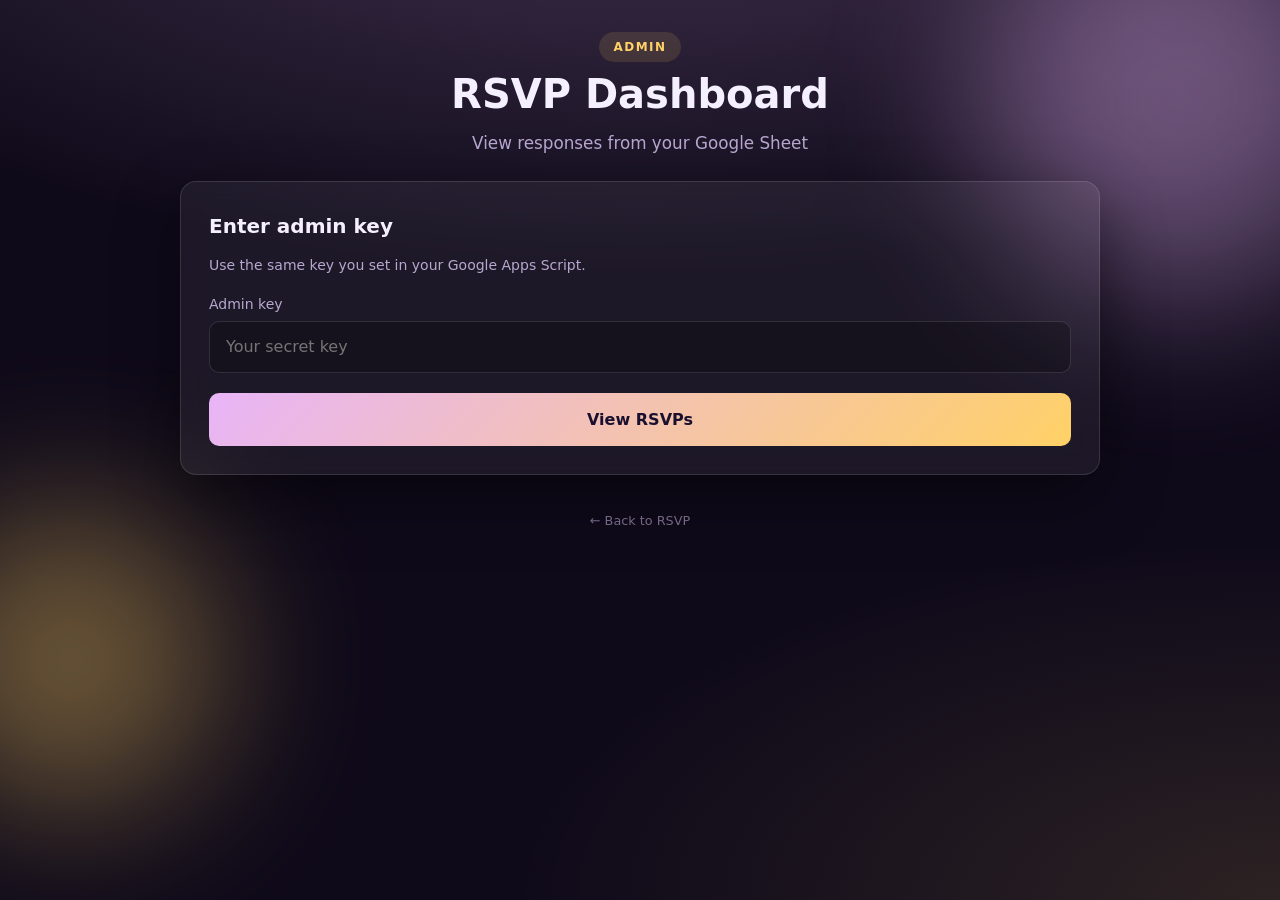
==== admin.html @ 116b068f "Deploy for testing" ====
<!DOCTYPE html>
<html lang="en">
<head>
  <meta charset="UTF-8">
  <meta name="viewport" content="width=device-width, initial-scale=1.0">
  <title>RSVP Admin — 18th Birthday</title>
  <link rel="stylesheet" href="css/styles.css">
</head>
<body class="admin-page">
  <div class="bg-shapes" aria-hidden="true">
    <span class="shape shape-1"></span>
    <span class="shape shape-2"></span>
  </div>

  <main class="container">
    <header class="hero hero-compact">
      <p class="eyebrow">Admin</p>
      <h1>RSVP Dashboard</h1>
      <p class="subtitle">View responses from your Google Sheet</p>
    </header>

    <!-- Login gate -->
    <section class="card" id="login-section">
      <h2>Enter admin key</h2>
      <p class="hint">Use the same key you set in your Google Apps Script.</p>
      <form id="login-form">
        <div class="field">
          <label for="admin-key">Admin key</label>
          <input type="password" id="admin-key" required placeholder="Your secret key" autocomplete="current-password">
        </div>
        <button type="submit" class="btn btn-primary">View RSVPs</button>
      </form>
      <p id="login-error" class="inline-error" hidden>Invalid key or connection failed.</p>
    </section>

    <!-- Dashboard -->
    <section id="dashboard" hidden>
      <div class="stats-grid" id="stats-grid">
        <div class="stat-card">
          <span class="stat-value" id="stat-total">—</span>
          <span class="stat-label">Total RSVPs</span>
        </div>
        <div class="stat-card stat-yes">
          <span class="stat-value" id="stat-yes">—</span>
          <span class="stat-label">Attending</span>
        </div>
        <div class="stat-card stat-no">
          <span class="stat-value" id="stat-no">—</span>
          <span class="stat-label">Not attending</span>
        </div>
        <div class="stat-card stat-guests">
          <span class="stat-value" id="stat-guests">—</span>
          <span class="stat-label">Total guests</span>
        </div>
      </div>

      <section class="card">
        <div class="table-header">
          <h2>All responses</h2>
          <button type="button" class="btn btn-secondary btn-sm" id="refresh-btn">Refresh</button>
        </div>

        <div id="loading" class="loading" hidden>Loading...</div>
        <div id="table-error" class="message error" hidden>
          <p id="table-error-text">Failed to load data.</p>
        </div>

        <div class="table-wrap" id="table-wrap" hidden>
          <table class="rsvp-table">
            <thead>
              <tr>
                <th>Date</th>
                <th>Name</th>
                <th>Email</th>
                <th>Attending</th>
                <th>Guests</th>
                <th>Message</th>
              </tr>
            </thead>
            <tbody id="rsvp-tbody"></tbody>
          </table>
        </div>

        <p id="empty-state" class="empty-state" hidden>No RSVPs yet.</p>
      </section>

      <button type="button" class="btn btn-ghost" id="logout-btn">Log out</button>
    </section>

    <footer class="footer">
      <a href="index.html" class="admin-link">← Back to RSVP</a>
    </footer>
  </main>

  <script src="js/config.js"></script>
  <script src="js/admin.js"></script>
</body>
</html>
---- css/styles.css ----
/* 18th Birthday RSVP — shared styles */

:root {
  --bg: #0f0a1a;
  --bg-card: rgba(255, 255, 255, 0.06);
  --border: rgba(255, 255, 255, 0.12);
  --text: #f5f0ff;
  --text-muted: #b8a8d0;
  --accent: #e8b4f8;
  --accent-2: #ffd166;
  --accent-3: #7bdcb5;
  --yes: #7bdcb5;
  --no: #f08080;
  --radius: 16px;
  --shadow: 0 24px 64px rgba(0, 0, 0, 0.45);
  --font: "Segoe UI", system-ui, -apple-system, sans-serif;
}

*,
*::before,
*::after {
  box-sizing: border-box;
}

html {
  scroll-behavior: smooth;
}

body {
  margin: 0;
  min-height: 100vh;
  font-family: var(--font);
  color: var(--text);
  background: var(--bg);
  background-image:
    radial-gradient(ellipse 80% 50% at 50% -20%, rgba(232, 180, 248, 0.25), transparent),
    radial-gradient(ellipse 60% 40% at 100% 100%, rgba(255, 209, 102, 0.12), transparent);
  line-height: 1.6;
}

.bg-shapes {
  position: fixed;
  inset: 0;
  pointer-events: none;
  overflow: hidden;
  z-index: 0;
}

.shape {
  position: absolute;
  border-radius: 50%;
  filter: blur(80px);
  opacity: 0.4;
}

.shape-1 {
  width: 400px;
  height: 400px;
  background: var(--accent);
  top: -100px;
  right: -100px;
}

.shape-2 {
  width: 300px;
  height: 300px;
  background: var(--accent-2);
  bottom: 10%;
  left: -80px;
}

.shape-3 {
  width: 200px;
  height: 200px;
  background: var(--accent-3);
  bottom: 30%;
  right: 10%;
}

.container {
  position: relative;
  z-index: 1;
  max-width: 560px;
  margin: 0 auto;
  padding: 2rem 1.25rem 3rem;
}

.admin-page .container {
  max-width: 960px;
}

.hero {
  text-align: center;
  margin-bottom: 2rem;
}

.hero-compact {
  margin-bottom: 1.5rem;
}

.eyebrow {
  display: inline-block;
  margin: 0 0 0.5rem;
  padding: 0.35rem 0.9rem;
  font-size: 0.75rem;
  font-weight: 600;
  letter-spacing: 0.12em;
  text-transform: uppercase;
  color: var(--accent-2);
  background: rgba(255, 209, 102, 0.12);
  border-radius: 999px;
}

h1 {
  margin: 0 0 0.75rem;
  font-size: clamp(1.75rem, 5vw, 2.5rem);
  font-weight: 700;
  line-height: 1.2;
}

.highlight {
  background: linear-gradient(135deg, var(--accent), var(--accent-2));
  -webkit-background-clip: text;
  -webkit-text-fill-color: transparent;
  background-clip: text;
}

.subtitle {
  margin: 0 0 1.5rem;
  color: var(--text-muted);
  font-size: 1.05rem;
}

.event-details {
  display: grid;
  gap: 0.75rem;
  text-align: left;
  padding: 1.25rem;
  background: var(--bg-card);
  border: 1px solid var(--border);
  border-radius: var(--radius);
}

.detail {
  display: flex;
  flex-direction: column;
  gap: 0.15rem;
}

.detail-label {
  font-size: 0.7rem;
  font-weight: 600;
  letter-spacing: 0.08em;
  text-transform: uppercase;
  color: var(--accent);
}

.detail-value {
  font-size: 1rem;
  font-weight: 500;
}

.card {
  background: var(--bg-card);
  border: 1px solid var(--border);
  border-radius: var(--radius);
  padding: 1.75rem;
  margin-bottom: 1.25rem;
  backdrop-filter: blur(12px);
  box-shadow: var(--shadow);
}

.card h2 {
  margin: 0 0 1.25rem;
  font-size: 1.25rem;
  font-weight: 600;
}

.field {
  margin-bottom: 1.25rem;
}

.field label,
.field legend {
  display: block;
  margin-bottom: 0.4rem;
  font-size: 0.875rem;
  font-weight: 500;
  color: var(--text-muted);
}

.required {
  color: var(--accent-2);
}

input[type="text"],
input[type="email"],
input[type="password"],
select,
textarea {
  width: 100%;
  padding: 0.75rem 1rem;
  font: inherit;
  font-size: 1rem;
  color: var(--text);
  background: rgba(0, 0, 0, 0.25);
  border: 1px solid var(--border);
  border-radius: 10px;
  transition: border-color 0.2s, box-shadow 0.2s;
}

input:focus,
select:focus,
textarea:focus {
  outline: none;
  border-color: var(--accent);
  box-shadow: 0 0 0 3px rgba(232, 180, 248, 0.2);
}

textarea {
  resize: vertical;
  min-height: 80px;
}

fieldset.field {
  border: none;
  padding: 0;
  margin-bottom: 1.25rem;
}

.radio-group {
  display: grid;
  gap: 0.6rem;
}

.radio-card {
  display: flex;
  align-items: center;
  gap: 0.75rem;
  padding: 0.85rem 1rem;
  background: rgba(0, 0, 0, 0.2);
  border: 1px solid var(--border);
  border-radius: 10px;
  cursor: pointer;
  transition: border-color 0.2s, background 0.2s;
}

.radio-card:has(input:checked) {
  border-color: var(--accent);
  background: rgba(232, 180, 248, 0.1);
}

.radio-card input {
  accent-color: var(--accent);
}

.radio-label {
  font-size: 0.95rem;
}

.btn {
  display: inline-flex;
  align-items: center;
  justify-content: center;
  gap: 0.5rem;
  padding: 0.85rem 1.5rem;
  font: inherit;
  font-size: 1rem;
  font-weight: 600;
  border: none;
  border-radius: 10px;
  cursor: pointer;
  transition: transform 0.15s, opacity 0.15s;
}

.btn:disabled {
  opacity: 0.6;
  cursor: not-allowed;
}

.btn:not(:disabled):hover {
  transform: translateY(-1px);
}

.btn-primary {
  width: 100%;
  color: #1a0f2e;
  background: linear-gradient(135deg, var(--accent), var(--accent-2));
}

.btn-secondary {
  color: var(--text);
  background: rgba(255, 255, 255, 0.1);
  border: 1px solid var(--border);
}

.btn-ghost {
  color: var(--text-muted);
  background: transparent;
  border: 1px solid var(--border);
}

.btn-sm {
  padding: 0.5rem 1rem;
  font-size: 0.875rem;
}

.message {
  margin-top: 1.25rem;
  padding: 1.25rem;
  border-radius: 10px;
  text-align: center;
}

.message h3 {
  margin: 0 0 0.35rem;
  font-size: 1.1rem;
}

.message p {
  margin: 0;
  font-size: 0.95rem;
}

.message.success {
  background: rgba(123, 220, 181, 0.15);
  border: 1px solid rgba(123, 220, 181, 0.35);
  color: var(--yes);
}

.message.error {
  background: rgba(240, 128, 128, 0.12);
  border: 1px solid rgba(240, 128, 128, 0.3);
  color: var(--no);
}

.inline-error {
  margin: 0.75rem 0 0;
  font-size: 0.875rem;
  color: var(--no);
}

.hint {
  margin: -0.5rem 0 1rem;
  font-size: 0.875rem;
  color: var(--text-muted);
}

.footer {
  text-align: center;
  margin-top: 2rem;
}

.admin-link {
  font-size: 0.8rem;
  color: var(--text-muted);
  text-decoration: none;
  opacity: 0.6;
  transition: opacity 0.2s;
}

.admin-link:hover {
  opacity: 1;
}

/* Admin dashboard */
.stats-grid {
  display: grid;
  grid-template-columns: repeat(2, 1fr);
  gap: 0.75rem;
  margin-bottom: 1.25rem;
}

@media (min-width: 600px) {
  .stats-grid {
    grid-template-columns: repeat(4, 1fr);
  }
}

.stat-card {
  padding: 1.25rem;
  text-align: center;
  background: var(--bg-card);
  border: 1px solid var(--border);
  border-radius: var(--radius);
}

.stat-value {
  display: block;
  font-size: 2rem;
  font-weight: 700;
  line-height: 1.2;
}

.stat-label {
  font-size: 0.75rem;
  color: var(--text-muted);
  text-transform: uppercase;
  letter-spacing: 0.06em;
}

.stat-yes .stat-value { color: var(--yes); }
.stat-no .stat-value { color: var(--no); }
.stat-guests .stat-value { color: var(--accent-2); }

.table-header {
  display: flex;
  align-items: center;
  justify-content: space-between;
  gap: 1rem;
  margin-bottom: 1rem;
}

.table-header h2 {
  margin: 0;
}

.table-wrap {
  overflow-x: auto;
  border-radius: 10px;
  border: 1px solid var(--border);
}

.rsvp-table {
  width: 100%;
  border-collapse: collapse;
  font-size: 0.875rem;
}

.rsvp-table th,
.rsvp-table td {
  padding: 0.75rem 1rem;
  text-align: left;
  border-bottom: 1px solid var(--border);
}

.rsvp-table th {
  font-size: 0.7rem;
  font-weight: 600;
  letter-spacing: 0.06em;
  text-transform: uppercase;
  color: var(--text-muted);
  background: rgba(0, 0, 0, 0.2);
}

.rsvp-table tr:last-child td {
  border-bottom: none;
}

.rsvp-table tr:hover td {
  background: rgba(255, 255, 255, 0.03);
}

.badge {
  display: inline-block;
  padding: 0.2rem 0.55rem;
  font-size: 0.75rem;
  font-weight: 600;
  border-radius: 999px;
}

.badge-yes {
  color: #0d3d2e;
  background: var(--yes);
}

.badge-no {
  color: #4a1515;
  background: var(--no);
}

.loading,
.empty-state {
  text-align: center;
  padding: 2rem;
  color: var(--text-muted);
}

#logout-btn {
  margin-top: 0.5rem;
}
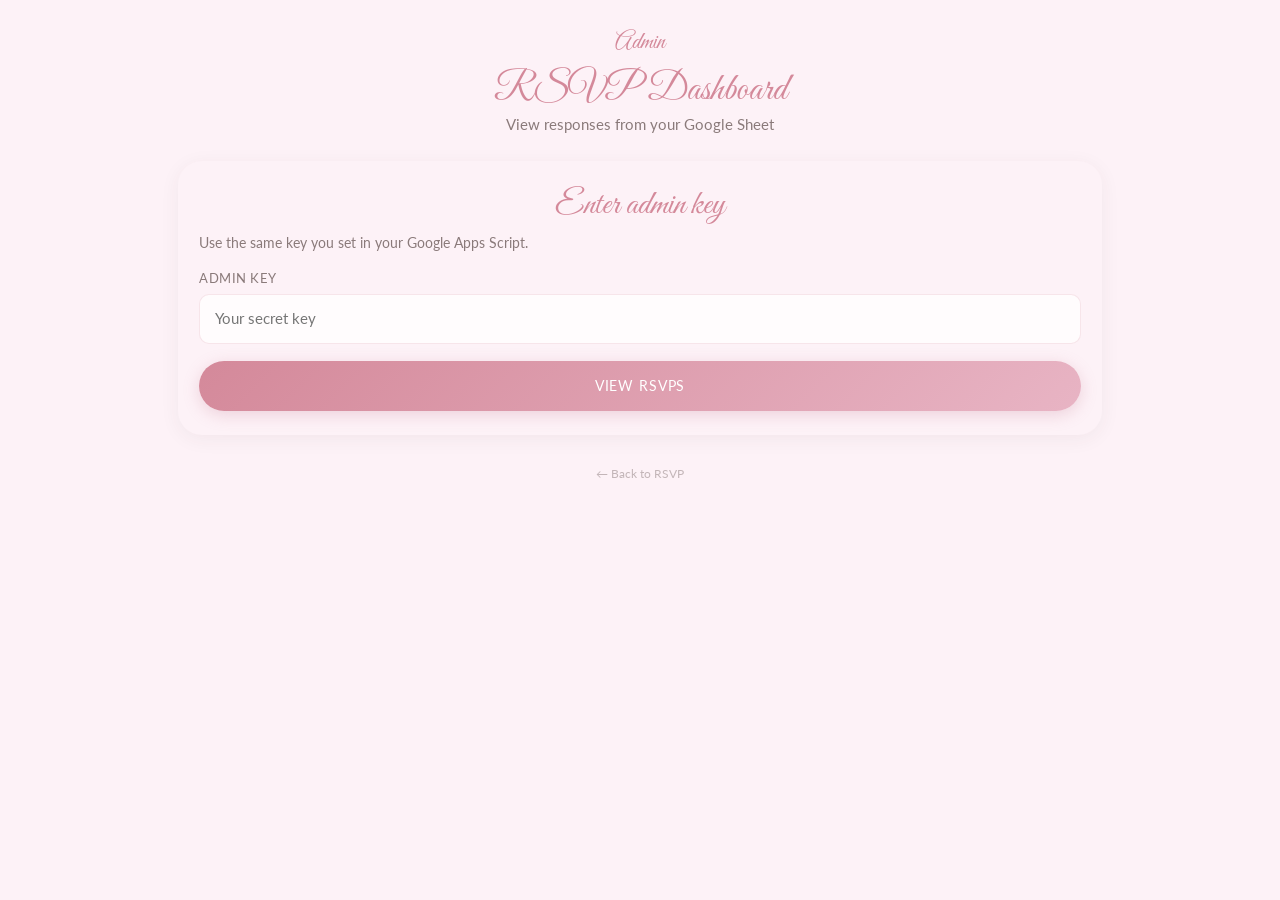
==== commit 8645ae79: "Deploy for initial design review" ====
--- a/admin.html
+++ b/admin.html
@@ -3,25 +3,23 @@
 <head>
   <meta charset="UTF-8">
   <meta name="viewport" content="width=device-width, initial-scale=1.0">
-  <title>RSVP Admin — 18th Birthday</title>
+  <title>RSVP Admin — Princess Urduja Vercaza</title>
+  <link rel="preconnect" href="https://fonts.googleapis.com">
+  <link rel="preconnect" href="https://fonts.gstatic.com" crossorigin>
+  <link href="https://fonts.googleapis.com/css2?family=Cormorant+Garamond:ital,wght@0,400;0,600;1,400&family=Great+Vibes&family=Lato:wght@300;400&display=swap" rel="stylesheet">
   <link rel="stylesheet" href="css/styles.css">
 </head>
 <body class="admin-page">
-  <div class="bg-shapes" aria-hidden="true">
-    <span class="shape shape-1"></span>
-    <span class="shape shape-2"></span>
-  </div>
-
   <main class="container">
     <header class="hero hero-compact">
-      <p class="eyebrow">Admin</p>
-      <h1>RSVP Dashboard</h1>
+      <p class="eyebrow script">Admin</p>
+      <h1 class="script hero-title">RSVP Dashboard</h1>
       <p class="subtitle">View responses from your Google Sheet</p>
     </header>
 
     <!-- Login gate -->
     <section class="card" id="login-section">
-      <h2>Enter admin key</h2>
+      <h2 class="script section-title">Enter admin key</h2>
       <p class="hint">Use the same key you set in your Google Apps Script.</p>
       <form id="login-form">
         <div class="field">
@@ -56,7 +54,7 @@
 
       <section class="card">
         <div class="table-header">
-          <h2>All responses</h2>
+          <h2 class="script section-title">All responses</h2>
           <button type="button" class="btn btn-secondary btn-sm" id="refresh-btn">Refresh</button>
         </div>
 
--- a/css/styles.css
+++ b/css/styles.css
@@ -1,19 +1,28 @@
-/* 18th Birthday RSVP — shared styles */
+/* Romantic botanical invitation theme */
 
 :root {
-  --bg: #0f0a1a;
-  --bg-card: rgba(255, 255, 255, 0.06);
-  --border: rgba(255, 255, 255, 0.12);
-  --text: #f5f0ff;
-  --text-muted: #b8a8d0;
-  --accent: #e8b4f8;
-  --accent-2: #ffd166;
-  --accent-3: #7bdcb5;
-  --yes: #7bdcb5;
-  --no: #f08080;
-  --radius: 16px;
-  --shadow: 0 24px 64px rgba(0, 0, 0, 0.45);
-  --font: "Segoe UI", system-ui, -apple-system, sans-serif;
+  --bg: #fdf2f7;
+  --bg-soft: #fdf2f7;
+  --card: #fdf2f7;
+  --card-warm: #fffafb;
+  --card-green: rgba(168, 198, 159, 0.28);
+  --text: #4a4040;
+  --text-muted: #8a7a7a;
+  --pink: #d4899a;
+  --pink-light: #e8b4c4;
+  --pink-soft: #fce8ef;
+  --sage: #a8c69f;
+  --sage-dark: #7a9f72;
+  --sage-light: #e4efe0;
+  --border: rgba(212, 137, 154, 0.2);
+  --shadow: 0 16px 48px rgba(201, 137, 154, 0.14);
+  --shadow-soft: 0 4px 20px rgba(61, 56, 53, 0.06);
+  --radius: 24px;
+  --font: "Lato", system-ui, sans-serif;
+  --font-serif: "Cormorant Garamond", Georgia, serif;
+  --font-script: "Great Vibes", cursive;
+  --yes: #7a9f72;
+  --no: #c97a7a;
 }
 
 *,
@@ -30,167 +39,439 @@
   margin: 0;
   min-height: 100vh;
   font-family: var(--font);
+  font-weight: 400;
   color: var(--text);
   background: var(--bg);
-  background-image:
-    radial-gradient(ellipse 80% 50% at 50% -20%, rgba(232, 180, 248, 0.25), transparent),
-    radial-gradient(ellipse 60% 40% at 100% 100%, rgba(255, 209, 102, 0.12), transparent);
-  line-height: 1.6;
-}
-
-.bg-shapes {
-  position: fixed;
-  inset: 0;
-  pointer-events: none;
+  line-height: 1.65;
+}
+
+.invite-body {
+  background: var(--bg);
+}
+
+.script {
+  font-family: var(--font-script);
+  font-weight: 400;
+}
+
+/* ── Invitation shell ── */
+
+.invite-shell {
+  max-width: 480px;
+  margin: 0 auto;
+  padding: 0 0 1.5rem;
+}
+
+.invite-card {
   overflow: hidden;
-  z-index: 0;
-}
-
-.shape {
-  position: absolute;
-  border-radius: 50%;
-  filter: blur(80px);
-  opacity: 0.4;
-}
-
-.shape-1 {
-  width: 400px;
-  height: 400px;
-  background: var(--accent);
-  top: -100px;
-  right: -100px;
-}
-
-.shape-2 {
-  width: 300px;
-  height: 300px;
-  background: var(--accent-2);
-  bottom: 10%;
-  left: -80px;
-}
-
-.shape-3 {
-  width: 200px;
-  height: 200px;
-  background: var(--accent-3);
-  bottom: 30%;
-  right: 10%;
+  background: var(--bg);
+}
+
+.invite-header,
+.invite-footer {
+  line-height: 0;
+}
+
+.invite-header img,
+.invite-footer img,
+.venue-banner {
+  display: block;
+  width: 100%;
+  height: auto;
+}
+
+.invite-header {
+  margin-bottom: -3rem;
+}
+
+.invite-card-body {
+  padding: 0.5rem 1.4rem 0.75rem;
+}
+
+.invite-section {
+  padding: 1rem 0;
+  text-align: center;
+}
+
+.venue-section {
+  margin: 0.5rem -1.4rem 1rem;
+}
+
+.venue-banner {
+  margin-bottom: -1rem;
+}
+
+.venue-content {
+  padding: 0.75rem 1.4rem 1.25rem;
+  text-align: center;
+  background: var(--bg);
+}
+
+#rsvp-form-section {
+  text-align: left;
+}
+
+#rsvp-form-section .section-title {
+  text-align: center;
+}
+
+@media (min-width: 480px) {
+  .invite-shell {
+    padding: 1rem 0.75rem 1.5rem;
+  }
+
+  .invite-card {
+    border-radius: var(--radius);
+    box-shadow: var(--shadow-soft);
+  }
 }
 
 .container {
   position: relative;
   z-index: 1;
-  max-width: 560px;
+  max-width: 420px;
   margin: 0 auto;
-  padding: 2rem 1.25rem 3rem;
+  padding: 1.5rem 1.1rem 3rem;
 }
 
 .admin-page .container {
   max-width: 960px;
 }
 
+/* ── Hero ── */
+
 .hero {
   text-align: center;
-  margin-bottom: 2rem;
-}
+  margin-bottom: 0.25rem;
+}
+
+.date-stack {
+  display: flex;
+  flex-direction: column;
+  align-items: center;
+  margin-bottom: 0.75rem;
+  font-family: var(--font-serif);
+  color: var(--text);
+  line-height: 1.1;
+}
+
+.date-day {
+  font-size: 1.5rem;
+  font-weight: 600;
+  letter-spacing: 0.05em;
+}
+
+.date-month {
+  font-size: 1.1rem;
+  font-style: italic;
+  color: var(--text-muted);
+}
+
+.date-year {
+  font-size: 1.5rem;
+  font-weight: 600;
+  letter-spacing: 0.05em;
+}
+
+.hero-name {
+  margin: 0 0 0.35rem;
+  font-size: clamp(2.4rem, 9vw, 3.4rem);
+  line-height: 1.1;
+  color: var(--pink);
+}
+
+.event-tag {
+  margin: 0 0 1.25rem;
+  font-family: var(--font-serif);
+  font-size: 0.85rem;
+  font-weight: 600;
+  letter-spacing: 0.28em;
+  text-transform: uppercase;
+  color: var(--text-muted);
+}
+
+.section-divider { display: none; }
+
+.eyebrow {
+  margin: 0 0 0.25rem;
+  font-size: 1.5rem;
+  color: var(--pink);
+}
+
+.hero-title {
+  margin: 0;
+  font-size: clamp(2.2rem, 8vw, 3rem);
+  line-height: 1.15;
+  color: var(--pink);
+}
+
+.hero-date {
+  margin: 0.35rem 0 1.25rem;
+  font-size: 0.95rem;
+  font-weight: 300;
+  letter-spacing: 0.15em;
+  text-transform: uppercase;
+  color: var(--text-muted);
+}
+
+.arch-frame {
+  width: min(180px, 48vw);
+  margin: 0 auto;
+  padding: 4px;
+  background: rgba(255, 255, 255, 0.6);
+  border: 1px solid var(--border);
+  border-radius: 90px 90px 8px 8px;
+  box-shadow: var(--shadow-soft);
+}
+
+.arch-frame img {
+  display: block;
+  width: 100%;
+  height: auto;
+  aspect-ratio: 3 / 4;
+  object-fit: cover;
+  border-radius: 90px 90px 4px 4px;
+  background: var(--card-warm);
+}
+
+/* ── Content sections ── */
+
+.invite-message {
+  margin: 0 0 0.65rem;
+  font-family: var(--font-serif);
+  font-size: 1.05rem;
+  color: var(--text-muted);
+  line-height: 1.8;
+}
+
+.invite-date {
+  margin: 0;
+  font-size: 1.75rem;
+  color: var(--pink);
+  line-height: 1.2;
+}
+
+.venue-name {
+  margin: 0.25rem 0 0.2rem;
+  font-family: var(--font-serif);
+  font-size: 1.1rem;
+  font-weight: 600;
+  letter-spacing: 0.05em;
+  text-transform: uppercase;
+  color: var(--text);
+}
+
+.venue-date {
+  margin: 0 0 0.5rem;
+  font-family: var(--font-serif);
+  font-size: 0.95rem;
+  color: var(--text-muted);
+}
+
+.venue-time {
+  margin: 0 0 1rem;
+  font-family: var(--font-serif);
+  font-size: clamp(2.25rem, 9vw, 3rem);
+  font-weight: 600;
+  line-height: 1;
+  color: var(--text);
+}
+
+.section-title {
+  margin: 0 0 0.75rem;
+  font-size: 2.1rem;
+  text-align: center;
+  color: var(--pink);
+  line-height: 1.2;
+}
+
+.map-link {
+  display: inline-block;
+  margin-top: 0.5rem;
+  font-family: var(--font-serif);
+  font-size: 0.95rem;
+  font-style: italic;
+  color: var(--pink);
+  text-decoration: underline;
+  text-underline-offset: 3px;
+}
+
+.map-link:hover {
+  color: var(--sage-dark);
+}
+
+.closing {
+  margin: 0.5rem 0 0.75rem;
+  text-align: center;
+  font-size: 1.85rem;
+  color: var(--pink);
+}
+
+/* ── Map ── */
+
+.map-section {
+  position: relative;
+}
+
+.name-highlight {
+  margin: 0.5rem 0 0;
+  font-size: clamp(2rem, 7vw, 2.75rem);
+  line-height: 1.2;
+}
+
+.highlight {
+  display: inline-block;
+  position: relative;
+  padding: 0.35rem 1.25rem 0.5rem;
+  color: var(--pink);
+  background: var(--card);
+  border: 1px solid var(--border);
+  border-radius: 4px;
+  box-shadow:
+    0 0 0 4px rgba(245, 224, 230, 0.5),
+    var(--shadow-soft);
+}
+
+.highlight::before,
+.highlight::after {
+  content: '❧';
+  position: absolute;
+  top: 50%;
+  transform: translateY(-50%);
+  font-size: 0.55em;
+  color: var(--sage);
+  opacity: 0.7;
+}
+
+.highlight::before { left: 0.35rem; }
+.highlight::after { right: 0.35rem; }
 
 .hero-compact {
   margin-bottom: 1.5rem;
 }
 
-.eyebrow {
-  display: inline-block;
+.hero-compact .hero-title {
+  font-size: clamp(1.8rem, 5vw, 2.4rem);
+}
+
+/* ── Cards ── */
+
+.card {
+  position: relative;
+  background: var(--card);
+  border-radius: var(--radius);
+  padding: 1.5rem 1.35rem;
+  margin-bottom: 1.25rem;
+  box-shadow: var(--shadow-soft);
+}
+
+.paper-card {
+  border: 1px solid rgba(201, 137, 154, 0.15);
+  background: var(--card-warm);
+}
+
+.map-wrap {
+  overflow: hidden;
+  border-radius: 12px;
+  border: 1px solid var(--border);
+}
+
+.map-wrap iframe {
+  display: block;
+  width: 100%;
+  height: 200px;
+  border: 0;
+}
+
+.btn-map-link {
+  display: inline-flex;
+  width: 100%;
+  margin-top: 0.65rem;
+  padding: 0.7rem 1rem;
+  font-size: 0.875rem;
+  font-weight: 400;
+  color: var(--sage-dark);
+  text-decoration: none;
+  text-align: center;
+  background: var(--sage-light);
+  border: 1px solid rgba(138, 171, 138, 0.35);
+  border-radius: 999px;
+  transition: background 0.2s;
+}
+
+.btn-map-link:hover {
+  background: #c8dcc8;
+}
+
+/* ── Countdown ── */
+
+.countdown-box {
+  display: flex;
+  align-items: center;
+  justify-content: center;
+  gap: 0.35rem;
   margin: 0 0 0.5rem;
-  padding: 0.35rem 0.9rem;
-  font-size: 0.75rem;
-  font-weight: 600;
-  letter-spacing: 0.12em;
-  text-transform: uppercase;
-  color: var(--accent-2);
-  background: rgba(255, 209, 102, 0.12);
-  border-radius: 999px;
-}
-
-h1 {
-  margin: 0 0 0.75rem;
-  font-size: clamp(1.75rem, 5vw, 2.5rem);
-  font-weight: 700;
-  line-height: 1.2;
-}
-
-.highlight {
-  background: linear-gradient(135deg, var(--accent), var(--accent-2));
-  -webkit-background-clip: text;
-  -webkit-text-fill-color: transparent;
-  background-clip: text;
-}
-
-.subtitle {
-  margin: 0 0 1.5rem;
-  color: var(--text-muted);
-  font-size: 1.05rem;
-}
-
-.event-details {
-  display: grid;
-  gap: 0.75rem;
-  text-align: left;
-  padding: 1.25rem;
-  background: var(--bg-card);
-  border: 1px solid var(--border);
-  border-radius: var(--radius);
-}
-
-.detail {
+  padding: 1rem 0.75rem;
+  background: rgba(252, 232, 239, 0.75);
+  border-radius: 14px;
+  border: 1px solid rgba(201, 137, 154, 0.12);
+}
+
+.countdown-item {
   display: flex;
   flex-direction: column;
-  gap: 0.15rem;
-}
-
-.detail-label {
-  font-size: 0.7rem;
-  font-weight: 600;
+  align-items: center;
+  min-width: 3.2rem;
+}
+
+.countdown-value {
+  font-size: 1.5rem;
+  font-weight: 700;
+  color: var(--text);
+  line-height: 1.2;
+  font-variant-numeric: tabular-nums;
+}
+
+.countdown-label {
+  font-size: 0.6rem;
+  font-weight: 400;
   letter-spacing: 0.08em;
   text-transform: uppercase;
-  color: var(--accent);
-}
-
-.detail-value {
-  font-size: 1rem;
-  font-weight: 500;
-}
-
-.card {
-  background: var(--bg-card);
-  border: 1px solid var(--border);
-  border-radius: var(--radius);
-  padding: 1.75rem;
-  margin-bottom: 1.25rem;
-  backdrop-filter: blur(12px);
-  box-shadow: var(--shadow);
-}
-
-.card h2 {
+  color: var(--text-muted);
+}
+
+.countdown-sep {
+  font-size: 1.25rem;
+  font-weight: 300;
+  color: var(--pink);
+  margin-top: -0.5rem;
+}
+
+/* ── Form ── */
+
+.card h2:not(.section-title) {
   margin: 0 0 1.25rem;
   font-size: 1.25rem;
   font-weight: 600;
 }
 
 .field {
-  margin-bottom: 1.25rem;
+  margin-bottom: 1.1rem;
 }
 
 .field label,
 .field legend {
   display: block;
-  margin-bottom: 0.4rem;
-  font-size: 0.875rem;
-  font-weight: 500;
+  margin-bottom: 0.35rem;
+  font-size: 0.8rem;
+  font-weight: 400;
+  letter-spacing: 0.04em;
+  text-transform: uppercase;
   color: var(--text-muted);
 }
 
 .required {
-  color: var(--accent-2);
+  color: var(--pink);
 }
 
 input[type="text"],
@@ -199,11 +480,11 @@
 select,
 textarea {
   width: 100%;
-  padding: 0.75rem 1rem;
+  padding: 0.7rem 0.9rem;
   font: inherit;
-  font-size: 1rem;
+  font-size: 0.95rem;
   color: var(--text);
-  background: rgba(0, 0, 0, 0.25);
+  background: rgba(255, 255, 255, 0.75);
   border: 1px solid var(--border);
   border-radius: 10px;
   transition: border-color 0.2s, box-shadow 0.2s;
@@ -213,8 +494,8 @@
 select:focus,
 textarea:focus {
   outline: none;
-  border-color: var(--accent);
-  box-shadow: 0 0 0 3px rgba(232, 180, 248, 0.2);
+  border-color: var(--pink-light);
+  box-shadow: 0 0 0 3px rgba(232, 180, 196, 0.25);
 }
 
 textarea {
@@ -225,20 +506,20 @@
 fieldset.field {
   border: none;
   padding: 0;
-  margin-bottom: 1.25rem;
+  margin-bottom: 1.1rem;
 }
 
 .radio-group {
   display: grid;
-  gap: 0.6rem;
+  gap: 0.5rem;
 }
 
 .radio-card {
   display: flex;
   align-items: center;
-  gap: 0.75rem;
-  padding: 0.85rem 1rem;
-  background: rgba(0, 0, 0, 0.2);
+  gap: 0.65rem;
+  padding: 0.75rem 0.9rem;
+  background: rgba(255, 255, 255, 0.7);
   border: 1px solid var(--border);
   border-radius: 10px;
   cursor: pointer;
@@ -246,31 +527,35 @@
 }
 
 .radio-card:has(input:checked) {
-  border-color: var(--accent);
-  background: rgba(232, 180, 248, 0.1);
+  border-color: var(--sage);
+  background: var(--sage-light);
 }
 
 .radio-card input {
-  accent-color: var(--accent);
+  accent-color: var(--sage-dark);
 }
 
 .radio-label {
-  font-size: 0.95rem;
-}
+  font-size: 0.9rem;
+}
+
+/* ── Buttons ── */
 
 .btn {
   display: inline-flex;
   align-items: center;
   justify-content: center;
   gap: 0.5rem;
-  padding: 0.85rem 1.5rem;
+  padding: 0.8rem 1.5rem;
   font: inherit;
-  font-size: 1rem;
-  font-weight: 600;
+  font-size: 0.9rem;
+  font-weight: 400;
+  letter-spacing: 0.06em;
+  text-transform: uppercase;
   border: none;
-  border-radius: 10px;
+  border-radius: 999px;
   cursor: pointer;
-  transition: transform 0.15s, opacity 0.15s;
+  transition: transform 0.15s, opacity 0.15s, background 0.2s;
 }
 
 .btn:disabled {
@@ -284,13 +569,18 @@
 
 .btn-primary {
   width: 100%;
-  color: #1a0f2e;
-  background: linear-gradient(135deg, var(--accent), var(--accent-2));
+  color: #fff;
+  background: linear-gradient(135deg, var(--pink), var(--pink-light));
+  box-shadow: 0 4px 16px rgba(201, 137, 154, 0.3);
+}
+
+.btn-primary:hover {
+  background: linear-gradient(135deg, #b97a8a, var(--pink));
 }
 
 .btn-secondary {
   color: var(--text);
-  background: rgba(255, 255, 255, 0.1);
+  background: var(--card);
   border: 1px solid var(--border);
 }
 
@@ -301,61 +591,66 @@
 }
 
 .btn-sm {
-  padding: 0.5rem 1rem;
-  font-size: 0.875rem;
-}
+  padding: 0.45rem 0.9rem;
+  font-size: 0.8rem;
+}
+
+/* ── Messages ── */
 
 .message {
-  margin-top: 1.25rem;
-  padding: 1.25rem;
-  border-radius: 10px;
+  margin-top: 1.1rem;
+  padding: 1.1rem;
+  border-radius: 12px;
   text-align: center;
 }
 
 .message h3 {
-  margin: 0 0 0.35rem;
-  font-size: 1.1rem;
+  margin: 0 0 0.3rem;
+  font-size: 1.5rem;
+  color: var(--pink);
 }
 
 .message p {
   margin: 0;
-  font-size: 0.95rem;
+  font-size: 0.9rem;
 }
 
 .message.success {
-  background: rgba(123, 220, 181, 0.15);
-  border: 1px solid rgba(123, 220, 181, 0.35);
-  color: var(--yes);
+  background: var(--sage-light);
+  border: 1px solid rgba(138, 171, 138, 0.35);
+  color: var(--sage-dark);
 }
 
 .message.error {
-  background: rgba(240, 128, 128, 0.12);
-  border: 1px solid rgba(240, 128, 128, 0.3);
+  background: #fceaea;
+  border: 1px solid rgba(201, 122, 122, 0.3);
   color: var(--no);
 }
 
 .inline-error {
-  margin: 0.75rem 0 0;
-  font-size: 0.875rem;
+  margin: 0.65rem 0 0;
+  font-size: 0.85rem;
   color: var(--no);
 }
 
 .hint {
-  margin: -0.5rem 0 1rem;
-  font-size: 0.875rem;
-  color: var(--text-muted);
-}
+  margin: -0.35rem 0 0.85rem;
+  font-size: 0.85rem;
+  color: var(--text-muted);
+}
+
+/* ── Footer ── */
 
 .footer {
   text-align: center;
-  margin-top: 2rem;
+  margin-top: 1.5rem;
 }
 
 .admin-link {
-  font-size: 0.8rem;
+  font-size: 0.75rem;
   color: var(--text-muted);
   text-decoration: none;
-  opacity: 0.6;
+  opacity: 0.5;
   transition: opacity 0.2s;
 }
 
@@ -363,12 +658,13 @@
   opacity: 1;
 }
 
-/* Admin dashboard */
+/* ── Admin dashboard ── */
+
 .stats-grid {
   display: grid;
   grid-template-columns: repeat(2, 1fr);
-  gap: 0.75rem;
-  margin-bottom: 1.25rem;
+  gap: 0.65rem;
+  margin-bottom: 1.1rem;
 }
 
 @media (min-width: 600px) {
@@ -378,37 +674,39 @@
 }
 
 .stat-card {
-  padding: 1.25rem;
-  text-align: center;
-  background: var(--bg-card);
+  padding: 1.1rem;
+  text-align: center;
+  background: var(--card);
   border: 1px solid var(--border);
   border-radius: var(--radius);
+  box-shadow: var(--shadow-soft);
 }
 
 .stat-value {
   display: block;
-  font-size: 2rem;
+  font-size: 1.75rem;
   font-weight: 700;
   line-height: 1.2;
+  color: var(--text);
 }
 
 .stat-label {
-  font-size: 0.75rem;
+  font-size: 0.65rem;
   color: var(--text-muted);
   text-transform: uppercase;
   letter-spacing: 0.06em;
 }
 
-.stat-yes .stat-value { color: var(--yes); }
+.stat-yes .stat-value { color: var(--sage-dark); }
 .stat-no .stat-value { color: var(--no); }
-.stat-guests .stat-value { color: var(--accent-2); }
+.stat-guests .stat-value { color: var(--pink); }
 
 .table-header {
   display: flex;
   align-items: center;
   justify-content: space-between;
   gap: 1rem;
-  margin-bottom: 1rem;
+  margin-bottom: 0.85rem;
 }
 
 .table-header h2 {
@@ -424,23 +722,23 @@
 .rsvp-table {
   width: 100%;
   border-collapse: collapse;
-  font-size: 0.875rem;
+  font-size: 0.8rem;
 }
 
 .rsvp-table th,
 .rsvp-table td {
-  padding: 0.75rem 1rem;
+  padding: 0.65rem 0.85rem;
   text-align: left;
   border-bottom: 1px solid var(--border);
 }
 
 .rsvp-table th {
-  font-size: 0.7rem;
+  font-size: 0.65rem;
   font-weight: 600;
   letter-spacing: 0.06em;
   text-transform: uppercase;
   color: var(--text-muted);
-  background: rgba(0, 0, 0, 0.2);
+  background: var(--card-warm);
 }
 
 .rsvp-table tr:last-child td {
@@ -448,34 +746,41 @@
 }
 
 .rsvp-table tr:hover td {
-  background: rgba(255, 255, 255, 0.03);
+  background: rgba(245, 224, 230, 0.2);
 }
 
 .badge {
   display: inline-block;
-  padding: 0.2rem 0.55rem;
-  font-size: 0.75rem;
+  padding: 0.15rem 0.5rem;
+  font-size: 0.7rem;
   font-weight: 600;
   border-radius: 999px;
 }
 
 .badge-yes {
-  color: #0d3d2e;
-  background: var(--yes);
+  color: #fff;
+  background: var(--sage-dark);
 }
 
 .badge-no {
-  color: #4a1515;
+  color: #fff;
   background: var(--no);
 }
 
 .loading,
 .empty-state {
   text-align: center;
-  padding: 2rem;
+  padding: 1.5rem;
   color: var(--text-muted);
 }
 
 #logout-btn {
   margin-top: 0.5rem;
 }
+
+.subtitle {
+  margin: 0 0 1rem;
+  color: var(--text-muted);
+  font-size: 0.95rem;
+  text-align: center;
+}
